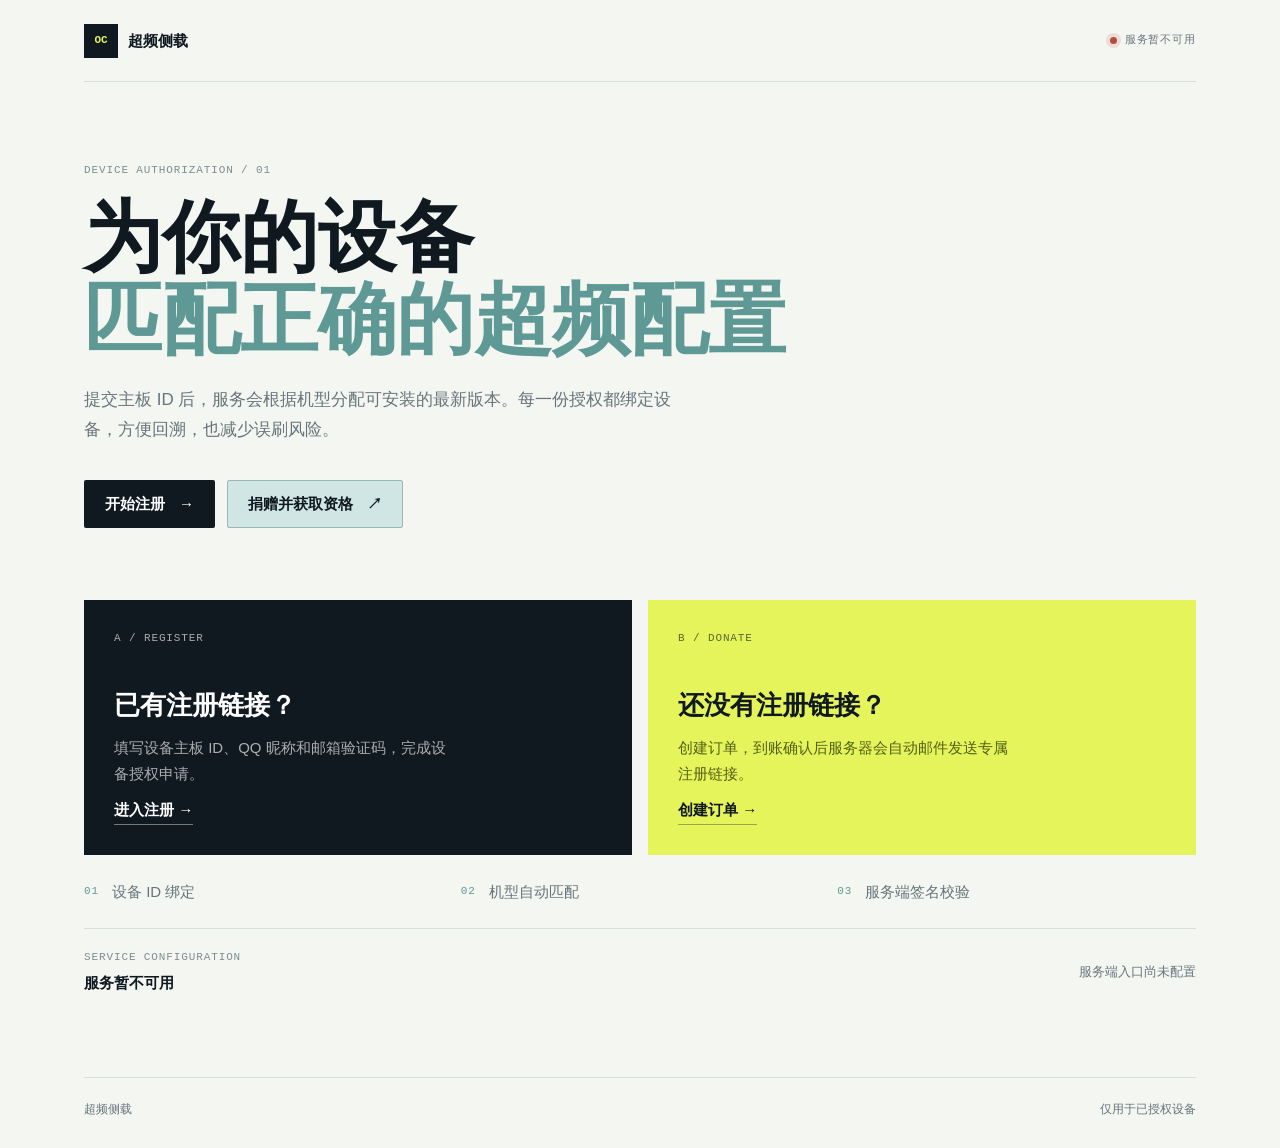
==== index.html @ ce65103f "建立独立超频公开网站" ====
<!doctype html>
<html lang="zh-CN">
<head>
  <meta charset="utf-8">
  <meta name="viewport" content="width=device-width, initial-scale=1, viewport-fit=cover">
  <meta name="theme-color" content="#101820">
  <meta name="referrer" content="no-referrer">
  <title>超频侧载 · 设备授权</title>
  <link rel="stylesheet" href="styles.css">
</head>
<body data-page="home">
  <div class="site-shell">
    <header class="topbar">
      <a class="wordmark" href="index.html" aria-label="超频侧载首页">
        <span class="wordmark-mark" aria-hidden="true">OC</span>
        <span>超频侧载</span>
      </a>
      <span class="service-state" data-cloud-state><i class="state-dot"></i>正在读取服务状态</span>
    </header>

    <main>
      <section class="home-intro">
        <div class="eyebrow">DEVICE AUTHORIZATION / 01</div>
        <h1>为你的设备<br><em>匹配正确的超频配置</em></h1>
        <p class="lede">提交主板 ID 后，服务会根据机型分配可安装的最新版本。每一份授权都绑定设备，方便回溯，也减少误刷风险。</p>
        <div class="home-actions">
          <a class="button button-primary" href="register.html">开始注册 <span aria-hidden="true">→</span></a>
          <a class="button button-secondary" href="donate.html">捐赠并获取资格 <span aria-hidden="true">↗</span></a>
        </div>
      </section>

      <section class="home-grid" aria-label="服务入口">
        <article class="feature-panel feature-panel-dark">
          <div class="panel-index">A / REGISTER</div>
          <h2>已有注册链接？</h2>
          <p>填写设备主板 ID、QQ 昵称和邮箱验证码，完成设备授权申请。</p>
          <a class="text-link" href="register.html">进入注册 <span aria-hidden="true">→</span></a>
        </article>
        <article class="feature-panel feature-panel-accent">
          <div class="panel-index">B / DONATE</div>
          <h2>还没有注册链接？</h2>
          <p>创建订单，到账确认后服务器会自动邮件发送专属注册链接。</p>
          <a class="text-link text-link-dark" href="donate.html">创建订单 <span aria-hidden="true">→</span></a>
        </article>
      </section>

      <section class="trust-strip">
        <div><span class="trust-number">01</span><span>设备 ID 绑定</span></div>
        <div><span class="trust-number">02</span><span>机型自动匹配</span></div>
        <div><span class="trust-number">03</span><span>服务端签名校验</span></div>
      </section>

      <section class="status-panel" data-home-status aria-live="polite">
        <div>
          <div class="panel-label">SERVICE CONFIGURATION</div>
          <strong data-home-status-title>正在检查服务端配置</strong>
        </div>
        <span class="status-copy" data-home-status-copy>请稍候</span>
      </section>
    </main>

    <footer class="footer"><span>超频侧载</span><span>仅用于已授权设备</span></footer>
  </div>
  <script src="app.js" defer></script>
</body>
</html>
---- styles.css ----
:root {
  color-scheme: light;
  --ink: #101820;
  --ink-soft: #263844;
  --paper: #f4f6f2;
  --card: #ffffff;
  --line: #d7dfdc;
  --muted: #68757b;
  --ice: #cfe6e4;
  --ice-deep: #8fc5c1;
  --acid: #e5f45a;
  --danger: #b74b3e;
  --ok: #237b61;
  --shadow: 0 20px 60px rgba(16, 24, 32, .10);
  font-family: "Segoe UI", Arial, sans-serif;
  color: var(--ink);
  background: var(--paper);
}

* { box-sizing: border-box; }
html { min-width: 320px; background: var(--paper); }
body { min-width: 320px; margin: 0; background: var(--paper); font-size: 15px; line-height: 1.55; -webkit-font-smoothing: antialiased; }
[hidden] { display: none !important; }
a { color: inherit; text-decoration: none; }
button, input { font: inherit; }
button { cursor: pointer; }
button:disabled { cursor: not-allowed; opacity: .6; }
a:focus-visible, button:focus-visible, input:focus-visible { outline: 3px solid rgba(95, 153, 149, .42); outline-offset: 3px; }

.site-shell { width: min(1180px, 100%); margin: 0 auto; padding: 0 34px; }
.compact-shell { max-width: 1180px; }
.topbar { height: 82px; display: flex; align-items: center; justify-content: space-between; border-bottom: 1px solid var(--line); }
.wordmark { display: inline-flex; align-items: center; gap: 10px; font-weight: 800; }
.wordmark-mark { width: 34px; height: 34px; display: grid; place-items: center; background: var(--ink); color: var(--acid); font-family: Consolas, monospace; font-size: 11px; }
.service-state { display: inline-flex; align-items: center; gap: 8px; color: var(--muted); font-family: Consolas, monospace; font-size: 11px; letter-spacing: .08em; text-transform: uppercase; }
.state-dot { width: 7px; height: 7px; border-radius: 50%; background: var(--acid); box-shadow: 0 0 0 4px rgba(229, 244, 90, .25); }
.service-state.is-error .state-dot { background: var(--danger); box-shadow: 0 0 0 4px rgba(183, 75, 62, .14); }
.topbar-link { color: var(--muted); font-family: Consolas, monospace; font-size: 11px; letter-spacing: .08em; text-transform: uppercase; }
.topbar-link:hover { color: var(--ink); }

main { padding: 70px 0 62px; }
.home-intro { max-width: 790px; padding: 10px 0 72px; }
.eyebrow, .panel-label, .panel-index, .trust-number, .side-caption { font-family: Consolas, monospace; font-size: 11px; letter-spacing: .08em; text-transform: uppercase; }
.eyebrow, .panel-label { color: #7d8e91; }
.home-intro h1 { margin: 18px 0 24px; font-size: 78px; line-height: 1.05; font-weight: 800; }
.home-intro h1 em, .side-note h2 em { color: #5f9995; font-style: normal; }
.lede { max-width: 610px; margin: 0; color: var(--muted); font-size: 17px; line-height: 1.8; }
.home-actions { display: flex; flex-wrap: wrap; gap: 12px; margin-top: 34px; }
.button { min-height: 48px; display: inline-flex; align-items: center; justify-content: center; gap: 14px; padding: 0 20px; border: 1px solid transparent; border-radius: 2px; font-weight: 800; transition: transform .2s, background .2s, border-color .2s, box-shadow .2s; }
.button:hover { transform: translateY(-2px); }
.button-primary { background: var(--ink); color: #fff; }
.button-primary:hover { background: var(--ink-soft); box-shadow: 0 10px 24px rgba(16, 24, 32, .15); }
.button-secondary { border-color: #9ab7b3; background: var(--ice); color: var(--ink); }
.button-secondary:hover { background: #b9dcd8; }
.button-small { min-height: 44px; padding: 0 15px; font-size: 13px; white-space: nowrap; }
.button-wide { width: 100%; }
.home-grid { display: grid; grid-template-columns: 1fr 1fr; gap: 16px; }
.feature-panel { min-height: 255px; display: flex; flex-direction: column; align-items: flex-start; padding: 30px; }
.feature-panel-dark { background: var(--ink); color: #fff; }
.feature-panel-accent { background: var(--acid); }
.panel-index { opacity: .64; }
.feature-panel h2 { margin: 38px 0 10px; font-size: 26px; }
.feature-panel p { max-width: 340px; margin: 0; color: rgba(255, 255, 255, .65); line-height: 1.7; }
.feature-panel-accent p { color: #536016; }
.text-link { margin-top: auto; padding-bottom: 3px; border-bottom: 1px solid rgba(255, 255, 255, .42); color: #fff; font-weight: 800; }
.text-link-dark { border-color: rgba(16, 24, 32, .35); color: var(--ink); }
.trust-strip { display: grid; grid-template-columns: repeat(3, 1fr); gap: 18px; padding: 25px 0; border-bottom: 1px solid var(--line); color: var(--muted); }
.trust-strip > div { display: flex; align-items: center; gap: 13px; }
.trust-number { color: #5f9995; }
.status-panel { display: flex; align-items: center; justify-content: space-between; gap: 24px; padding: 20px 0; }
.status-panel strong { display: block; margin-top: 5px; font-size: 15px; }
.status-copy { color: var(--muted); font-size: 13px; }
.footer { display: flex; justify-content: space-between; gap: 20px; padding: 22px 0 30px; border-top: 1px solid var(--line); color: var(--muted); font-size: 12px; }
.footer a { color: var(--ink); font-weight: 700; }

.flow-main { padding-top: 58px; }
.flow-heading { max-width: 700px; margin-bottom: 42px; }
.flow-heading h1 { margin: 16px 0 12px; font-size: 62px; line-height: 1.04; }
.flow-heading p { margin: 0; color: var(--muted); font-size: 16px; }
.form-layout, .donate-layout { display: grid; grid-template-columns: minmax(0, 1fr) 310px; align-items: start; gap: 74px; }
.form-card { padding: 30px; border: 1px solid var(--line); background: var(--card); box-shadow: var(--shadow); }
.field { display: grid; gap: 8px; margin-bottom: 19px; }
.field > span { font-size: 13px; font-weight: 800; }
.field b { color: var(--danger); }
.field input { width: 100%; height: 46px; padding: 0 13px; border: 1px solid var(--line); border-radius: 2px; outline: none; background: #fbfcfa; color: var(--ink); }
.field input::placeholder { color: #a4afb0; }
.field input:focus { border-color: #65a29d; background: #fff; }
.field small { color: var(--muted); font-size: 12px; }
.field-row { display: grid; grid-template-columns: 1fr 1fr; gap: 14px; }
.input-with-action { display: flex; align-items: center; gap: 8px; }
.input-with-action input { min-width: 0; }
.code-hint { color: var(--muted); font-size: 11px; white-space: nowrap; }
.email-field { padding-top: 3px; }
.form-status { min-height: 23px; margin-top: 13px; color: var(--muted); font-size: 13px; }
.form-status.is-ok { color: var(--ok); }
.form-status.is-error { color: var(--danger); }
.form-status.is-loading { color: #5f9995; }
.side-note { padding-top: 6px; }
.side-note-number { color: #7d8e91; font-family: Consolas, monospace; font-size: 12px; }
.side-note h2 { margin: 32px 0 18px; font-size: 32px; line-height: 1.1; }
.side-note p { margin: 0; color: var(--muted); line-height: 1.8; }
.side-rule { width: 58px; height: 3px; margin: 34px 0 17px; background: var(--acid); }
.side-caption { color: #829193; }

.payment-card { position: relative; min-height: 430px; padding: 27px; background: var(--ink); color: #fff; }
.payment-meta, .order-result-head { display: flex; align-items: center; justify-content: space-between; gap: 12px; }
.payment-meta .panel-label { color: #8da3a4; }
.payment-state { color: var(--acid); font-family: Consolas, monospace; font-size: 11px; }
.amount-line { display: flex; align-items: end; justify-content: space-between; padding: 42px 0 17px; border-bottom: 1px solid rgba(255, 255, 255, .16); }
.amount-line span { color: #aab9ba; font-size: 13px; }
.amount-line strong { font-size: 32px; line-height: 1.2; }
.announcement { margin: 19px 0 22px; color: #c2cdcd; line-height: 1.7; white-space: pre-wrap; }
.payment-image-wrap { max-width: 240px; margin: 0 auto; padding: 11px; background: #fff; }
.payment-image-wrap img { display: block; width: 100%; height: auto; }
.payment-unavailable { padding: 16px; border: 1px dashed rgba(255, 255, 255, .27); color: #aab9ba; font-size: 13px; text-align: center; }
.order-result { margin-top: 23px; padding-top: 20px; border-top: 1px solid rgba(255, 255, 255, .16); }
.order-result strong { display: block; margin: 14px 0 5px; font-size: 19px; }
.order-result p { margin: 0 0 16px; color: #aab9ba; font-size: 13px; }
.order-result .button-secondary { border-color: var(--acid); background: var(--acid); }
.live-pill { display: inline-flex; align-items: center; gap: 6px; color: #aab9ba; font-family: Consolas, monospace; font-size: 10px; letter-spacing: .06em; text-transform: uppercase; }
.live-pill i { width: 5px; height: 5px; border-radius: 50%; background: var(--acid); }
.is-unavailable .payment-state { color: #f1a39a; }
.is-unavailable .amount-line strong { color: #94a2a3; }

.admin-main { padding-bottom: 48px; }
.admin-login { max-width: 560px; }
.admin-login-card h2 { margin: 13px 0 7px; font-size: 25px; }
.admin-muted { margin: 0 0 24px; color: var(--muted); font-size: 13px; line-height: 1.7; }
.admin-dashboard[hidden], .admin-login[hidden] { display: none; }
.admin-toolbar { display: flex; align-items: center; justify-content: space-between; margin-bottom: 19px; padding-bottom: 19px; border-bottom: 1px solid var(--line); }
.admin-toolbar strong { display: block; margin-top: 4px; font-size: 14px; }
.admin-grid { display: grid; grid-template-columns: repeat(2, minmax(0, 1fr)); gap: 16px; }
.admin-card { min-height: 250px; padding: 23px; border: 1px solid var(--line); background: var(--card); }
.admin-card-wide { grid-column: 1 / -1; min-height: 0; }
.admin-card-head { display: flex; align-items: flex-start; justify-content: space-between; gap: 14px; }
.admin-card h2 { margin: 7px 0 0; font-size: 21px; }
.icon-button { width: 34px; height: 34px; border: 1px solid var(--line); border-radius: 2px; background: var(--paper); color: var(--ink); font-size: 20px; line-height: 1; }
.metric-row { display: flex; align-items: baseline; gap: 10px; padding: 24px 0 13px; border-bottom: 1px solid var(--line); }
.metric-row strong { font-size: 34px; }
.metric-row span, .policy-stats span { color: var(--muted); font-size: 12px; }
.admin-list { margin-top: 6px; }
.admin-list-row { display: flex; align-items: center; justify-content: space-between; gap: 14px; padding: 12px 0; border-bottom: 1px solid #edf0ee; }
.admin-list-row strong, .admin-list-row span { display: block; }
.admin-list-row strong { max-width: 210px; overflow: hidden; font-size: 12px; text-overflow: ellipsis; white-space: nowrap; }
.admin-list-row span { margin-top: 3px; color: var(--muted); font-size: 11px; }
.text-action { padding: 4px 0; border: 0; background: transparent; color: #438c87; font-size: 11px; font-weight: 800; white-space: nowrap; }
.text-action:hover { text-decoration: underline; }
.text-action-danger { color: var(--danger); }
.empty-state { padding: 17px 0; color: var(--muted); font-size: 12px; }
.policy-stats { display: grid; grid-template-columns: 1fr 1fr; gap: 1px; margin-top: 26px; background: var(--line); }
.policy-stats > div { padding: 16px 13px; background: var(--card); }
.policy-stats strong, .policy-stats span { display: block; }
.policy-stats strong { font-size: 29px; }
.policy-lists { display: grid; grid-template-columns: 1fr 1fr; gap: 14px; margin-top: 17px; }
.policy-lists b { font-size: 11px; }
.policy-list { max-height: 138px; overflow: auto; }
.policy-list-row { display: flex; align-items: center; justify-content: space-between; gap: 6px; padding: 8px 0; border-bottom: 1px solid #edf0ee; }
.policy-list-row code { min-width: 0; overflow: hidden; font-size: 10px; text-overflow: ellipsis; white-space: nowrap; }
.policy-actions { display: flex; flex-wrap: wrap; gap: 8px; margin-top: 19px; }
.button-danger { border-color: #d9aaa5; background: #fff4f2; color: var(--danger); }
.button-danger:hover { background: #ffe7e3; }
.config-list { margin-top: 23px; }
.config-row { display: flex; justify-content: space-between; gap: 15px; padding: 12px 0; border-bottom: 1px solid #edf0ee; font-size: 13px; }
.config-row span { color: var(--muted); }
.config-row strong { font-size: 12px; }
.config-row strong.is-ok { color: var(--ok); }
.config-row strong.is-muted { color: var(--muted); }
.admin-config-form { display: grid; gap: 14px; margin-top: 22px; padding-top: 20px; border-top: 1px solid var(--line); }
.admin-config-form .field { margin: 0; }
.admin-config-form input[type="file"], .admin-config-form select { width: 100%; min-height: 46px; padding: 9px 11px; border: 1px solid var(--line); border-radius: 2px; background: #fbfcfa; color: var(--ink); }
.check-field { display: inline-flex; align-items: center; gap: 9px; width: fit-content; color: var(--muted); font-size: 13px; }
.check-field input { width: 17px; height: 17px; accent-color: var(--ok); }
.policy-file-actions, .row-actions { display: flex; align-items: center; gap: 13px; }
.admin-list-row > div:first-child { min-width: 0; }

@media (max-width: 800px) {
  .site-shell { padding: 0 20px; }
  .home-intro { padding-bottom: 50px; }
  .form-layout, .donate-layout { grid-template-columns: 1fr; gap: 42px; }
  .side-note { order: -1; max-width: 540px; }
  .side-note h2 { margin-top: 17px; }
  .payment-card { min-height: 0; }
  .flow-main { padding-top: 43px; }
}
@media (max-width: 700px) {
  .admin-grid { grid-template-columns: 1fr; }
  .admin-card-wide { grid-column: auto; }
  .admin-toolbar { align-items: flex-start; flex-direction: column; gap: 15px; }
}
@media (max-width: 560px) {
  .topbar { height: 70px; }
  .service-state, .topbar-link { font-size: 9px; }
  .home-intro h1 { font-size: 43px; }
  .flow-heading h1 { font-size: 38px; }
  .lede { font-size: 15px; }
  .home-grid { grid-template-columns: 1fr; }
  .feature-panel { min-height: 215px; }
  .trust-strip { grid-template-columns: 1fr; gap: 10px; }
  .status-panel { align-items: flex-start; flex-direction: column; gap: 7px; }
  .footer { flex-direction: column; gap: 7px; }
  .form-card { padding: 22px 18px; }
  .field-row { grid-template-columns: 1fr; gap: 0; }
  .input-with-action { align-items: stretch; flex-wrap: wrap; }
  .input-with-action input { flex: 1 1 180px; }
  .code-hint { width: 100%; }
  .payment-card { padding: 22px 18px; }
}
@media (prefers-reduced-motion: reduce) {
  *, *::before, *::after { scroll-behavior: auto !important; transition: none !important; }
}
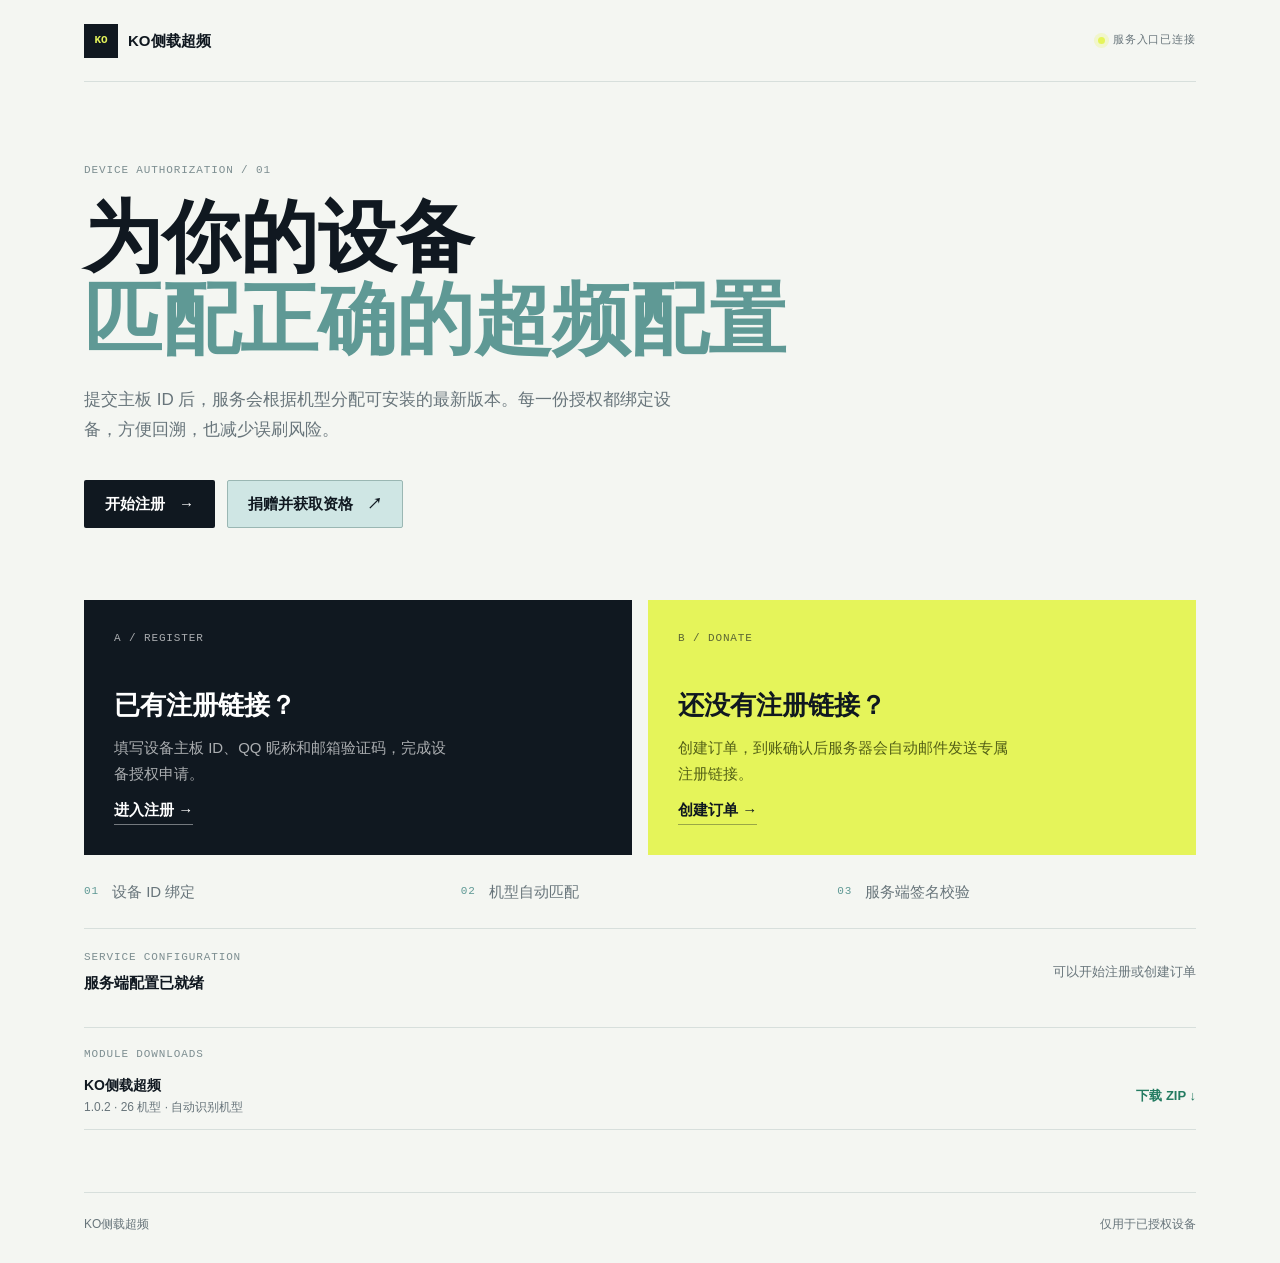
==== commit d14f8778: "发布 KO 侧载超频公开网页和主模块" ====
--- a/index.html
+++ b/index.html
@@ -5,15 +5,15 @@
   <meta name="viewport" content="width=device-width, initial-scale=1, viewport-fit=cover">
   <meta name="theme-color" content="#101820">
   <meta name="referrer" content="no-referrer">
-  <title>超频侧载 · 设备授权</title>
+  <title>KO侧载超频 · 设备授权</title>
   <link rel="stylesheet" href="styles.css">
 </head>
 <body data-page="home">
   <div class="site-shell">
     <header class="topbar">
-      <a class="wordmark" href="index.html" aria-label="超频侧载首页">
-        <span class="wordmark-mark" aria-hidden="true">OC</span>
-        <span>超频侧载</span>
+      <a class="wordmark" href="index.html" aria-label="KO侧载超频首页">
+        <span class="wordmark-mark" aria-hidden="true">KO</span>
+        <span>KO侧载超频</span>
       </a>
       <span class="service-state" data-cloud-state><i class="state-dot"></i>正在读取服务状态</span>
     </header>
@@ -57,9 +57,20 @@
         </div>
         <span class="status-copy" data-home-status-copy>请稍候</span>
       </section>
+
+      <section class="module-downloads" aria-label="模块下载">
+        <div class="panel-label">MODULE DOWNLOADS</div>
+        <a class="module-download-row" href="https://aatempspoof.github.io/aatempspoof-overclock/KO侧载超频_1.0.2.zip" download>
+          <span class="module-download-copy">
+            <strong>KO侧载超频</strong>
+            <small>1.0.2 · 26 机型 · 自动识别机型</small>
+          </span>
+          <span class="module-download-action">下载 ZIP <span aria-hidden="true">↓</span></span>
+        </a>
+      </section>
     </main>
 
-    <footer class="footer"><span>超频侧载</span><span>仅用于已授权设备</span></footer>
+    <footer class="footer"><span>KO侧载超频</span><span>仅用于已授权设备</span></footer>
   </div>
   <script src="app.js" defer></script>
 </body>
--- a/styles.css
+++ b/styles.css
@@ -70,6 +70,14 @@
 .status-panel { display: flex; align-items: center; justify-content: space-between; gap: 24px; padding: 20px 0; }
 .status-panel strong { display: block; margin-top: 5px; font-size: 15px; }
 .status-copy { color: var(--muted); font-size: 13px; }
+.module-downloads { margin-top: 12px; padding-top: 18px; border-top: 1px solid var(--line); }
+.module-download-row { display: flex; align-items: center; justify-content: space-between; gap: 16px; min-height: 65px; padding: 12px 0; border-bottom: 1px solid var(--line); }
+.module-download-copy { min-width: 0; }
+.module-download-copy strong, .module-download-copy small { display: block; }
+.module-download-copy strong { font-size: 14px; }
+.module-download-copy small { margin-top: 2px; color: var(--muted); font-size: 12px; overflow-wrap: anywhere; }
+.module-download-action { flex: 0 0 auto; color: var(--ok); font-size: 13px; font-weight: 800; white-space: nowrap; }
+.module-download-row:hover .module-download-action { color: var(--ink); }
 .footer { display: flex; justify-content: space-between; gap: 20px; padding: 22px 0 30px; border-top: 1px solid var(--line); color: var(--muted); font-size: 12px; }
 .footer a { color: var(--ink); font-weight: 700; }
 
@@ -172,6 +180,56 @@
 .check-field input { width: 17px; height: 17px; accent-color: var(--ok); }
 .policy-file-actions, .row-actions { display: flex; align-items: center; gap: 13px; }
 .admin-list-row > div:first-child { min-width: 0; }
+.admin-shell { position: relative; max-width: 1320px; padding-left: 256px; }
+.admin-sidebar { position: fixed; left: max(18px, calc((100vw - 1320px) / 2)); top: 24px; bottom: 24px; width: 218px; display: flex; flex-direction: column; gap: 18px; padding: 18px 14px; border: 1px solid var(--line); background: var(--card); box-shadow: var(--shadow); }
+.admin-side-brand { display: flex; align-items: center; gap: 10px; padding: 4px 7px 15px; border-bottom: 1px solid var(--line); }
+.admin-side-logo { display: grid; width: 34px; height: 34px; place-items: center; background: var(--ink); color: var(--acid); font: 700 11px/1 Consolas, monospace; }
+.admin-side-brand b, .admin-side-brand small { display: block; }.admin-side-brand b { font-size: 14px; }.admin-side-brand small { margin-top: 2px; color: var(--muted); font-size: 11px; }
+.admin-side-nav { display: grid; gap: 4px; }.admin-side-link { display: flex; align-items: center; min-height: 41px; padding: 0 11px; color: var(--muted); font-size: 13px; font-weight: 750; }.admin-side-link:hover, .admin-side-link.is-active { background: var(--paper); color: var(--ink); }.admin-side-link.is-active { box-shadow: inset 3px 0 0 var(--ok); }
+.admin-side-foot { display: flex; align-items: center; gap: 8px; margin-top: auto; padding: 12px 7px 3px; border-top: 1px solid var(--line); color: var(--muted); font-size: 11px; }.admin-side-foot i { width: 7px; height: 7px; border-radius: 50%; background: var(--ok); box-shadow: 0 0 0 4px rgba(35,123,97,.12); }
+.admin-tool-grid { display: grid; grid-template-columns: repeat(3, minmax(0,1fr)); gap: 1px; margin-top: 20px; background: var(--line); }.admin-tool-grid > div { min-height: 118px; padding: 16px; background: var(--card); }.admin-tool-grid strong, .admin-tool-grid span { display: block; }.admin-tool-grid strong { font-size: 13px; }.admin-tool-grid span { margin-top: 9px; color: var(--muted); font-size: 12px; line-height: 1.65; }
+.notification-presence { margin: 13px 0 4px; color: var(--muted); font-size: 12px; }.notification-row { align-items: flex-start; }.notification-row main { min-width: 0; }.notification-row small { flex: 0 0 auto; color: var(--muted); font-size: 11px; white-space: nowrap; }
+.admin-card-actions { display: flex; align-items: center; gap: 8px; }
+
+.sponsor-page { width: min(100% - 32px, 720px); margin: 0 auto; padding: max(28px, env(safe-area-inset-top)) 0 max(32px, env(safe-area-inset-bottom)); color: #18221d; font-family: "Noto Sans SC", "Segoe UI", system-ui, sans-serif; }
+.sponsor-brand { display: flex; align-items: center; gap: 12px; margin-bottom: 20px; }
+.sponsor-mark { display: grid; width: 42px; height: 42px; place-items: center; border: 1px solid #0a6e45; border-radius: 7px; background: #087a4a; color: #fff; font: 700 18px/1 Consolas, monospace; }
+.sponsor-name { font-size: 18px; font-weight: 750; }
+.sponsor-label { margin-top: 2px; color: #66736c; font-size: 13px; }
+.sponsor-surface { overflow: hidden; border: 1px solid #dce5df; border-radius: 8px; background: #fff; box-shadow: 0 12px 38px rgba(28, 52, 40, .08); }
+.sponsor-intro, .sponsor-stage { padding: 30px; }
+.sponsor-stage { border-top: 1px solid #dce5df; }
+.sponsor-stage[hidden], .sponsor-payment-content[hidden], .sponsor-queue-action[hidden], .sponsor-modal[hidden] { display: none; }
+.sponsor-eyebrow { margin: 0 0 10px; color: #087a4a; font-size: 13px; font-weight: 750; }
+.sponsor-intro h1 { margin: 0; font-size: 34px; line-height: 1.2; }
+.sponsor-lead { max-width: 560px; margin: 14px 0 0; color: #66736c; font-size: 16px; line-height: 1.75; }
+.sponsor-threshold { display: flex; align-items: baseline; justify-content: space-between; gap: 16px; margin-top: 24px; padding: 17px 18px; border-left: 4px solid #c88716; background: #fff6df; }
+.sponsor-threshold span { color: #785410; font-size: 14px; }
+.sponsor-threshold strong { color: #5b3d08; font-size: 20px; }
+.sponsor-stage h2 { margin: 0 0 8px; font-size: 20px; line-height: 1.35; }
+.sponsor-stage-copy { margin: 0 0 22px; color: #66736c; font-size: 14px; line-height: 1.7; }
+.sponsor-stage label:not(.sponsor-confirm) { display: block; margin-bottom: 8px; font-size: 14px; font-weight: 700; }
+.sponsor-stage input[type=email] { width: 100%; height: 48px; padding: 0 13px; border: 1px solid #b8c8bf; border-radius: 6px; outline: none; color: #18221d; background: #fff; }
+.sponsor-stage input[type=email]:focus { border-color: #087a4a; box-shadow: 0 0 0 3px rgba(8, 122, 74, .13); }
+.sponsor-field-note { margin: 8px 0 0; color: #b43c35; font-size: 13px; line-height: 1.55; }
+.sponsor-confirm { display: flex; align-items: flex-start; gap: 10px; margin: 20px 0; color: #3f4d46; font-size: 14px; font-weight: 500; line-height: 1.55; cursor: pointer; }
+.sponsor-confirm input { width: 18px; height: 18px; margin: 1px 0 0; accent-color: #087a4a; }
+.sponsor-primary { width: 100%; min-height: 48px; border: 0; border-radius: 6px; background: #087a4a; color: #fff; font-weight: 750; cursor: pointer; }
+.sponsor-primary:hover { background: #075f3b; }
+.sponsor-primary:disabled { cursor: wait; opacity: .66; }
+.sponsor-message { min-height: 22px; margin: 12px 0 0; color: #b43c35; font-size: 13px; text-align: center; }
+.sponsor-payment-head { display: flex; align-items: flex-start; justify-content: space-between; gap: 18px; margin-bottom: 20px; }
+.sponsor-status { flex: 0 0 auto; padding: 5px 8px; border: 1px solid #9ccbb4; border-radius: 5px; background: #edf8f2; color: #075f3b; font-size: 12px; font-weight: 750; }
+.sponsor-queue-box { margin-bottom: 22px; padding: 18px; border: 1px solid #dce5df; background: #f8faf9; }
+.sponsor-queue-position { color: #18221d; font-size: 22px; font-weight: 800; line-height: 1.3; }
+.sponsor-queue-message { margin: 7px 0 0; color: #66736c; font-size: 14px; line-height: 1.65; }
+.sponsor-queue-action { margin-top: 16px; }
+.sponsor-amount-band { display: grid; grid-template-columns: 1fr auto; align-items: center; gap: 16px; margin-bottom: 24px; padding: 18px; border: 1px solid #e5c77d; background: #fff6df; }
+.sponsor-amount-label { color: #785410; font-size: 13px; }.sponsor-amount-help { margin-top: 5px; color: #705b2d; font-size: 13px; }.sponsor-amount-value { color: #4f3508; font: 800 30px/1 Consolas, monospace; }
+.sponsor-payment-methods { display: grid; grid-template-columns: repeat(2, minmax(0, 1fr)); align-items: start; gap: 18px; }.sponsor-payment-method { min-width: 0; }.sponsor-payment-method-head { min-height: 64px; margin-bottom: 10px; text-align: center; }.sponsor-payment-method-head h3 { margin: 0; font-size: 17px; }.sponsor-payment-method-head p { margin: 4px 0 0; color: #66736c; font-size: 12px; }.sponsor-qr-wrap { width: min(100%, 300px); margin: 0 auto; }.sponsor-qr-wrap img { display: block; width: 100%; height: auto; border: 1px solid #dce5df; }.sponsor-payment-unavailable { padding: 28px 10px; border: 1px dashed #b8c8bf; color: #66736c; font-size: 13px; text-align: center; }
+.sponsor-steps { display: grid; gap: 10px; margin: 22px 0 0; padding: 0; list-style: none; counter-reset: step; }.sponsor-steps li { position: relative; padding-left: 34px; color: #46534c; font-size: 14px; line-height: 1.6; counter-increment: step; }.sponsor-steps li::before { content: counter(step); position: absolute; left: 0; top: 1px; display: grid; width: 23px; height: 23px; place-items: center; border: 1px solid #9fb1a7; border-radius: 50%; color: #075f3b; font: 700 12px/1 Consolas, monospace; }
+.sponsor-timer { margin: 18px 0 0; color: #66736c; font-size: 13px; text-align: center; }.sponsor-success { margin-top: 22px; padding: 16px 18px; border-left: 4px solid #087a4a; background: #edf8f2; color: #28533e; font-size: 14px; line-height: 1.65; }.sponsor-secondary { display: block; margin: 18px auto 0; border: 0; background: transparent; color: #075f3b; font-size: 13px; text-decoration: underline; cursor: pointer; }.sponsor-footer { display: flex; justify-content: space-between; gap: 12px; padding: 18px 4px 0; color: #7a8780; font-size: 12px; }.sponsor-footer a { color: #075f3b; }
+.sponsor-announcement-trigger { position: fixed; top: max(12px, env(safe-area-inset-top)); right: max(14px, env(safe-area-inset-right)); z-index: 25; min-height: 36px; padding: 7px 12px; border: 1px solid #9ccbb4; border-radius: 999px; background: rgba(255,255,255,.94); color: #075f3b; font-size: 12px; font-weight: 750; box-shadow: 0 8px 22px rgba(28,52,40,.12); cursor: pointer; }.sponsor-modal { position: fixed; inset: 0; z-index: 40; display: grid; place-items: center; padding: 24px; background: rgba(24,34,29,.48); }.sponsor-dialog { width: min(100%, 520px); max-height: min(78vh,620px); overflow: auto; border: 1px solid #c6d8ce; border-radius: 12px; background: #fff; box-shadow: 0 24px 70px rgba(18,35,27,.22); }.sponsor-dialog-head { display: flex; align-items: flex-start; justify-content: space-between; gap: 16px; padding: 20px 22px 14px; border-bottom: 1px solid #dce5df; }.sponsor-dialog h2 { margin: 0; font-size: 22px; }.sponsor-dismiss { display: grid; width: 32px; height: 32px; place-items: center; border: 1px solid #dce5df; border-radius: 50%; background: #fff; color: #66736c; font-size: 21px; cursor: pointer; }.sponsor-dialog-body { padding: 20px 22px 22px; color: #3f4d46; font-size: 15px; line-height: 1.75; white-space: pre-wrap; overflow-wrap: anywhere; }.sponsor-dialog .sponsor-primary { width: calc(100% - 44px); margin: 0 22px 22px; }
 
 @media (max-width: 800px) {
   .site-shell { padding: 0 20px; }
@@ -181,11 +239,19 @@
   .side-note h2 { margin-top: 17px; }
   .payment-card { min-height: 0; }
   .flow-main { padding-top: 43px; }
+  .admin-shell { padding-left: 20px; }
+  .admin-sidebar { position: static; width: auto; margin-top: 16px; padding: 10px; }
+  .admin-side-brand { padding-bottom: 10px; }
+  .admin-side-nav { display: flex; gap: 6px; overflow-x: auto; padding-bottom: 2px; }
+  .admin-side-link { flex: 0 0 auto; min-height: 36px; padding: 0 11px; border: 1px solid var(--line); }
+  .admin-side-link.is-active { box-shadow: none; border-color: var(--ok); }
+  .admin-side-foot { display: none; }
 }
 @media (max-width: 700px) {
   .admin-grid { grid-template-columns: 1fr; }
   .admin-card-wide { grid-column: auto; }
   .admin-toolbar { align-items: flex-start; flex-direction: column; gap: 15px; }
+  .admin-tool-grid { grid-template-columns: 1fr; }
 }
 @media (max-width: 560px) {
   .topbar { height: 70px; }
@@ -204,6 +270,19 @@
   .input-with-action input { flex: 1 1 180px; }
   .code-hint { width: 100%; }
   .payment-card { padding: 22px 18px; }
+  .sponsor-page { width: min(100% - 20px, 720px); padding-top: 18px; }
+  .sponsor-intro, .sponsor-stage { padding-left: 20px; padding-right: 20px; }
+  .sponsor-intro { padding-top: 24px; }
+  .sponsor-intro h1 { font-size: 28px; }
+  .sponsor-threshold { align-items: flex-start; flex-direction: column; gap: 4px; }
+  .sponsor-payment-head { gap: 10px; }
+  .sponsor-amount-band { grid-template-columns: 1fr; }
+  .sponsor-amount-value { font-size: 28px; }
+  .sponsor-payment-methods { gap: 10px; }
+  .sponsor-payment-method-head { min-height: 58px; margin-bottom: 8px; }
+  .sponsor-payment-method-head h3 { font-size: 15px; }
+  .sponsor-payment-method-head p { font-size: 11px; }
+  .sponsor-footer { flex-direction: column; }
 }
 @media (prefers-reduced-motion: reduce) {
   *, *::before, *::after { scroll-behavior: auto !important; transition: none !important; }
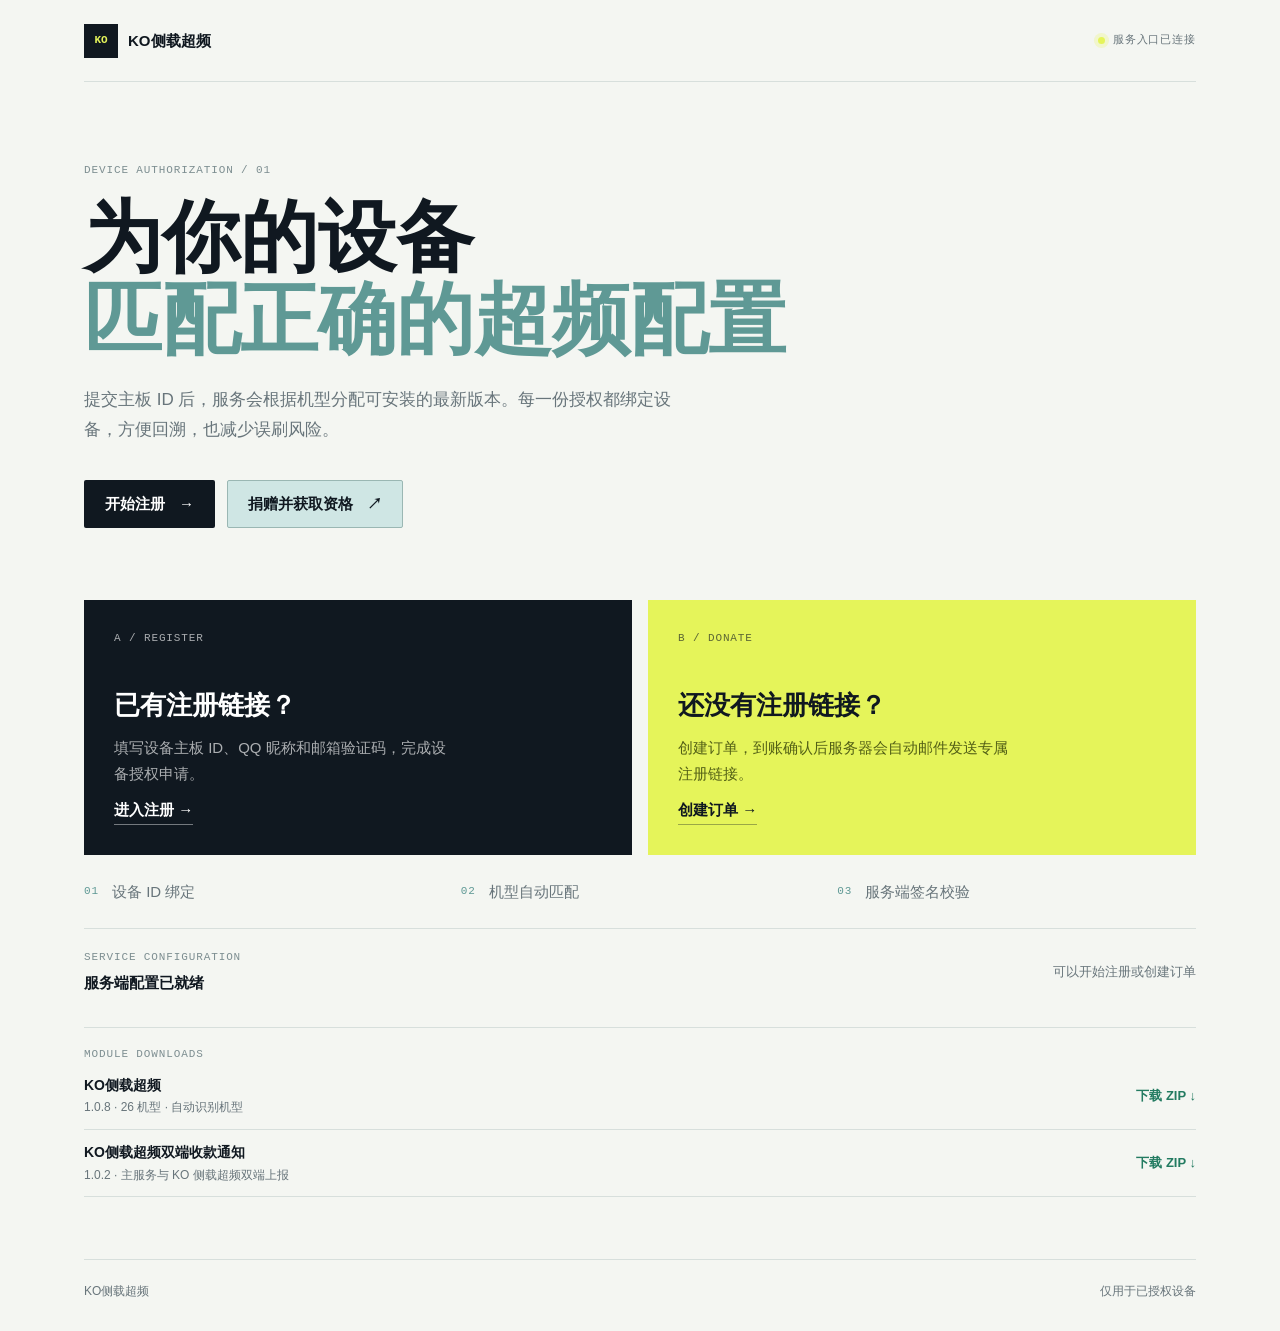
==== commit 47c60773: "发布 KO 侧载超频 1.0.8 并更新公开入口" ====
--- a/index.html
+++ b/index.html
@@ -60,10 +60,17 @@
 
       <section class="module-downloads" aria-label="模块下载">
         <div class="panel-label">MODULE DOWNLOADS</div>
-        <a class="module-download-row" href="https://aatempspoof.github.io/aatempspoof-overclock/KO侧载超频_1.0.2.zip" download>
+        <a class="module-download-row" href="https://aatempspoof.github.io/aatempspoof-overclock/KO侧载超频_1.0.8.zip" download>
           <span class="module-download-copy">
             <strong>KO侧载超频</strong>
-            <small>1.0.2 · 26 机型 · 自动识别机型</small>
+            <small>1.0.8 · 26 机型 · 自动识别机型</small>
+          </span>
+          <span class="module-download-action">下载 ZIP <span aria-hidden="true">↓</span></span>
+        </a>
+        <a class="module-download-row" href="https://aatempspoof.github.io/aatempspoof-overclock/KO侧载超频双端收款通知_1.0.2.zip" download>
+          <span class="module-download-copy">
+            <strong>KO侧载超频双端收款通知</strong>
+            <small>1.0.2 · 主服务与 KO 侧载超频双端上报</small>
           </span>
           <span class="module-download-action">下载 ZIP <span aria-hidden="true">↓</span></span>
         </a>
--- a/styles.css
+++ b/styles.css
@@ -190,6 +190,10 @@
 .admin-tool-grid { display: grid; grid-template-columns: repeat(3, minmax(0,1fr)); gap: 1px; margin-top: 20px; background: var(--line); }.admin-tool-grid > div { min-height: 118px; padding: 16px; background: var(--card); }.admin-tool-grid strong, .admin-tool-grid span { display: block; }.admin-tool-grid strong { font-size: 13px; }.admin-tool-grid span { margin-top: 9px; color: var(--muted); font-size: 12px; line-height: 1.65; }
 .notification-presence { margin: 13px 0 4px; color: var(--muted); font-size: 12px; }.notification-row { align-items: flex-start; }.notification-row main { min-width: 0; }.notification-row small { flex: 0 0 auto; color: var(--muted); font-size: 11px; white-space: nowrap; }
 .admin-card-actions { display: flex; align-items: center; gap: 8px; }
+.policy-lists { display: grid; gap: 14px; margin-top: 18px; }
+.policy-lists > div > strong { display: block; margin-bottom: 6px; font-size: 12px; }
+.policy-row { display: flex; align-items: center; justify-content: space-between; gap: 10px; min-width: 0; padding: 8px 0; border-bottom: 1px solid var(--line); }
+.policy-row code { min-width: 0; overflow: hidden; color: var(--muted); font-size: 11px; text-overflow: ellipsis; }
 
 .sponsor-page { width: min(100% - 32px, 720px); margin: 0 auto; padding: max(28px, env(safe-area-inset-top)) 0 max(32px, env(safe-area-inset-bottom)); color: #18221d; font-family: "Noto Sans SC", "Segoe UI", system-ui, sans-serif; }
 .sponsor-brand { display: flex; align-items: center; gap: 12px; margin-bottom: 20px; }
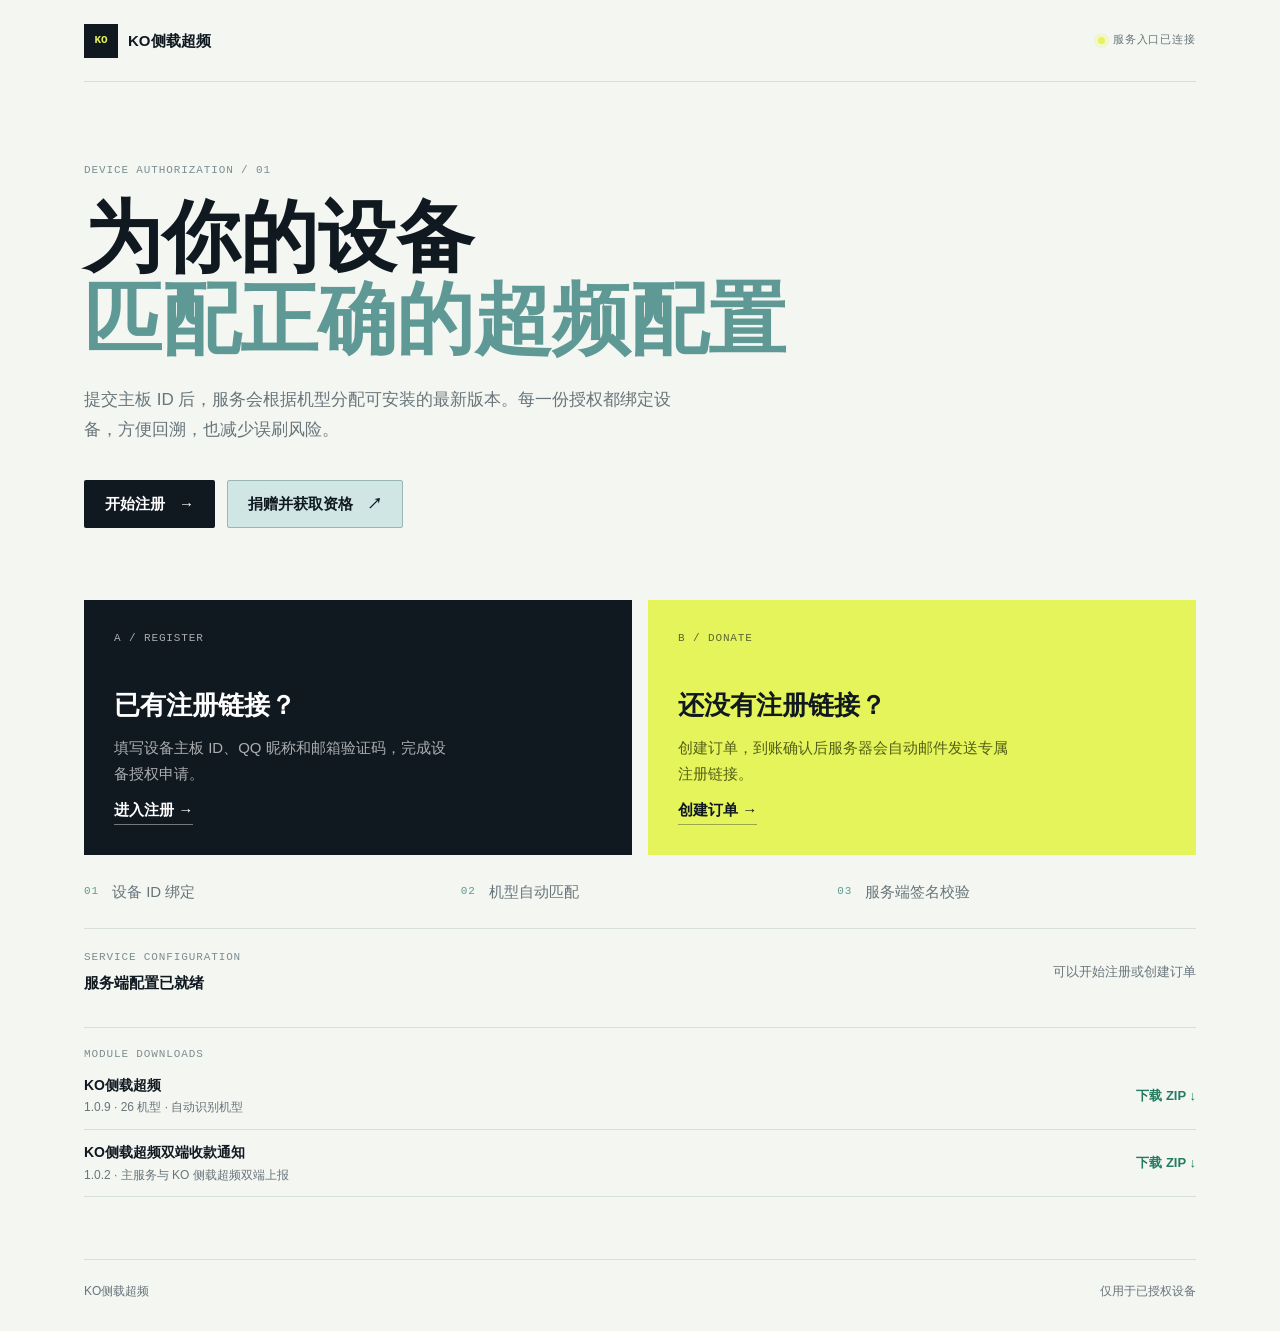
==== commit 4c507002: "发布 KO 侧载超频 1.0.9 最终公开包" ====
--- a/index.html
+++ b/index.html
@@ -60,10 +60,10 @@
 
       <section class="module-downloads" aria-label="模块下载">
         <div class="panel-label">MODULE DOWNLOADS</div>
-        <a class="module-download-row" href="https://aatempspoof.github.io/aatempspoof-overclock/KO侧载超频_1.0.8.zip" download>
+        <a class="module-download-row" href="https://aatempspoof.github.io/aatempspoof-overclock/KO侧载超频_1.0.9.zip" download>
           <span class="module-download-copy">
             <strong>KO侧载超频</strong>
-            <small>1.0.8 · 26 机型 · 自动识别机型</small>
+            <small>1.0.9 · 26 机型 · 自动识别机型</small>
           </span>
           <span class="module-download-action">下载 ZIP <span aria-hidden="true">↓</span></span>
         </a>
